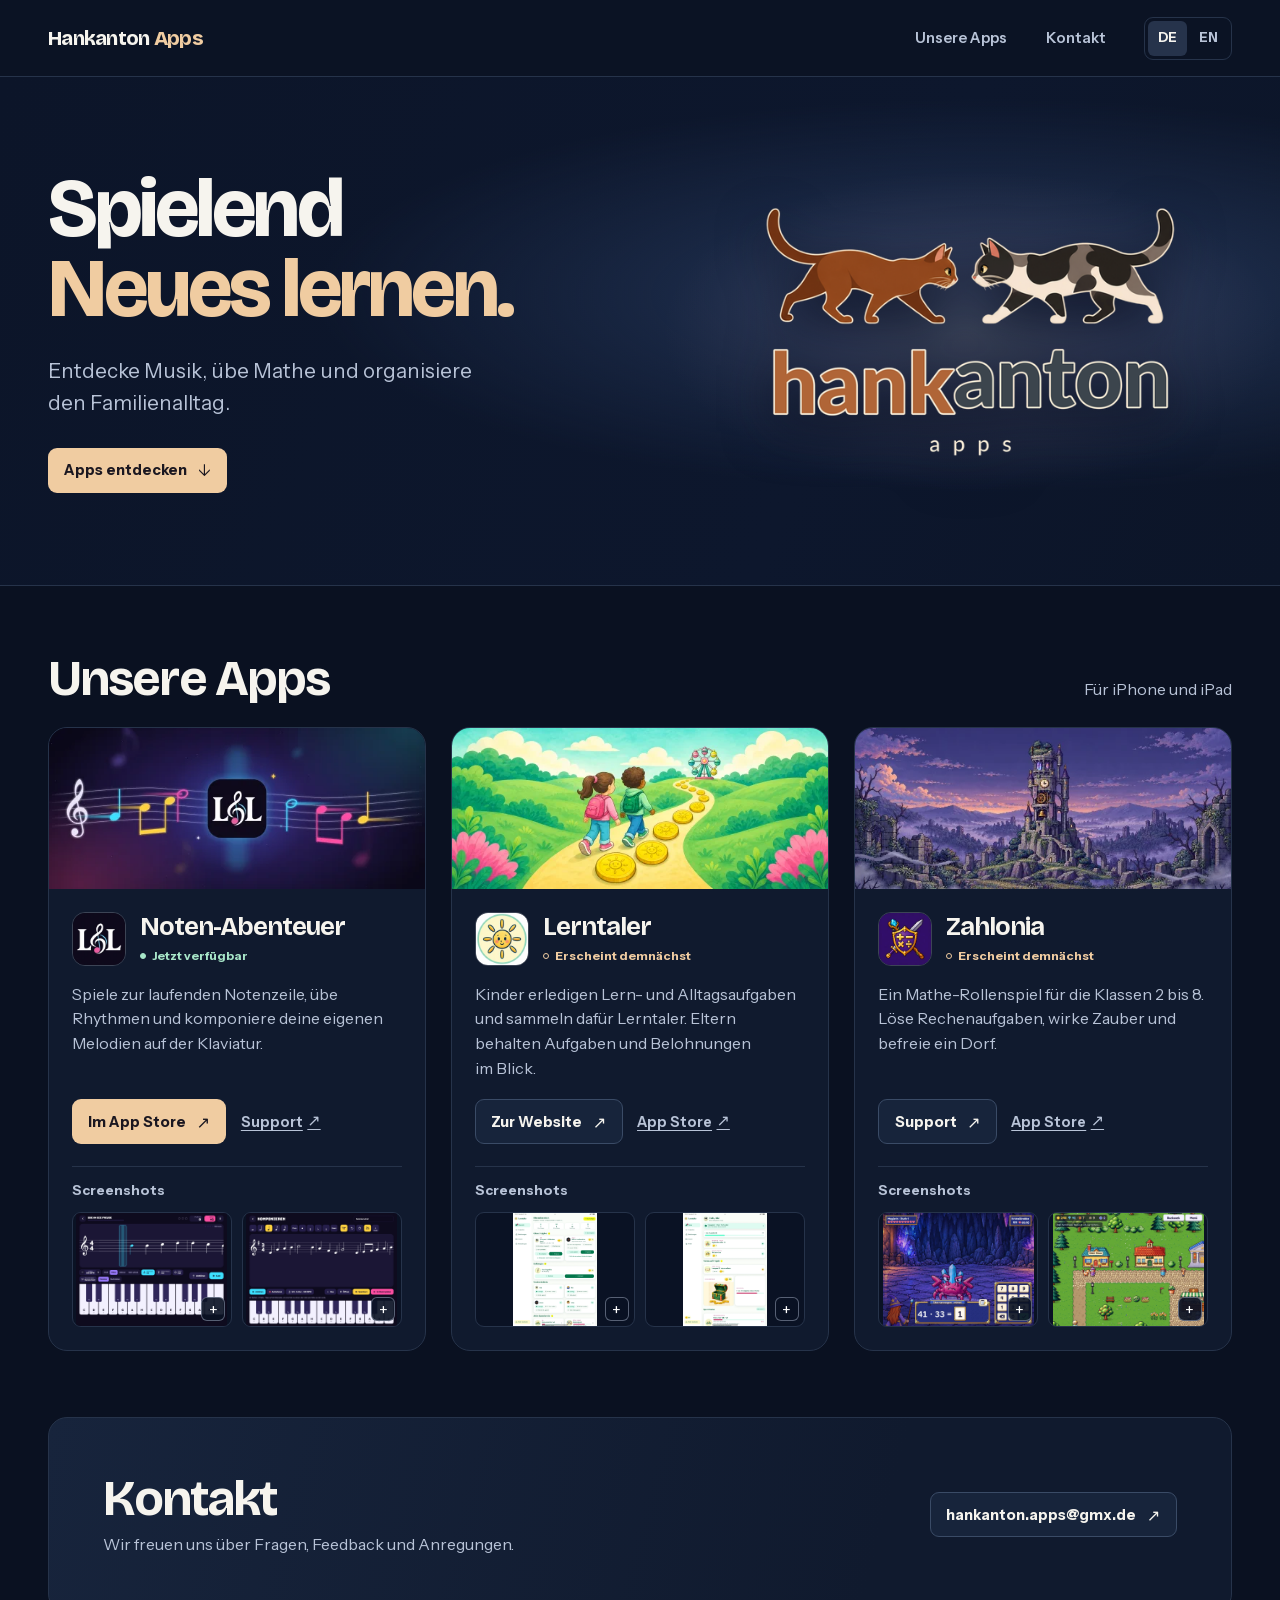
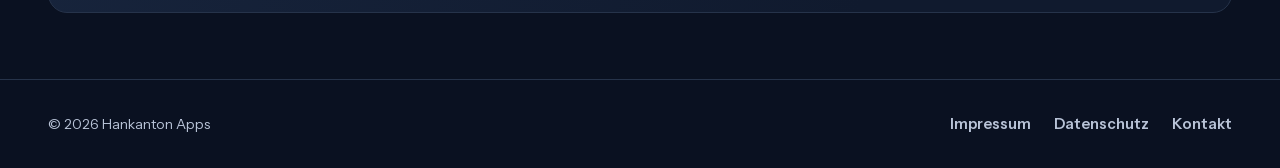
==== index.html @ 4e6efb95 "Build bilingual Hankanton Apps website" ====
<!doctype html>
<html lang="de">
<head>
  <meta charset="utf-8">
  <meta name="viewport" content="width=device-width, initial-scale=1">
  <title>Hankanton Apps</title>
  <meta name="description" content="Entdecke Musik, übe Mathe und organisiere den Familienalltag.">
  <meta name="theme-color" content="#0a1121">
  <link rel="canonical" href="https://hankanton-apps.de/">
  <link rel="alternate" hreflang="de" href="https://hankanton-apps.de/">
  <link rel="alternate" hreflang="en" href="https://hankanton-apps.de/en/">
  <link rel="alternate" hreflang="x-default" href="https://hankanton-apps.de/">
  <link rel="icon" type="image/png" href="./assets/brand/hankanton-apps.png">
  <link rel="stylesheet" href="./assets/site.css">
</head>
<body>
  <a class="skip button button-accent" href="#inhalt">Zum Inhalt springen</a>
  <header class="site-header">
    <div class="wrap">
      <a class="wordmark" href="./">Hankanton <span>Apps</span></a>
      <nav class="nav" aria-label="Hauptnavigation">
        <a href="./#apps">Unsere Apps</a>
        <a href="./#kontakt">Kontakt</a>
        <div class="languages" role="group" aria-label="Sprache">
          <a href="./" lang="de" hreflang="de" aria-label="Deutsch" aria-current="page">DE</a>
          <a href="./en/" lang="en" hreflang="en" aria-label="English">EN</a>
        </div>
      </nav>
    </div>
  </header>
  <main id="inhalt" tabindex="-1">
    <section class="hero" aria-labelledby="intro-title">
      <div class="wrap hero-inner">
        <div>
          <h1 id="intro-title">Spielend <span>Neues lernen.</span></h1>
          <p>Entdecke Musik, übe Mathe und organisiere den Familienalltag.</p>
          <a class="button button-accent" href="#apps">Apps entdecken <span class="arrow" aria-hidden="true">↓</span></a>
        </div>
        <div class="hero-brand">
          <img src="./assets/brand/hankanton-apps.png" alt="Hankanton Apps" width="514" height="325" fetchpriority="high">
        </div>
      </div>
    </section>
    <section class="wrap apps" id="apps" aria-labelledby="apps-title">
      <div class="section-heading">
        <h2 id="apps-title">Unsere Apps</h2>
        <p>Für iPhone und iPad</p>
      </div>
      <div class="app-grid">
        <article class="app-card" aria-labelledby="noten-abenteuer">
          <img class="app-cover" src="./assets/noten-abenteuer/cover-520.webp"
            srcset="./assets/noten-abenteuer/cover-520.webp 520w, ./assets/noten-abenteuer/cover-1040.webp 1040w"
            sizes="(max-width: 570px) calc(100vw - 2rem), (max-width: 1080px) 47vw, 400px"
            width="520" height="223" alt="Bunte Musiknoten um das Logo von Noten-Abenteuer" decoding="async">
          <div class="app-body">
            <div class="app-title">
              <img class="app-icon" src="./assets/noten-abenteuer/icon.webp" alt="" width="54" height="54" decoding="async">
              <div>
                <h3 id="noten-abenteuer">Noten-Abenteuer</h3>
                <p class="status available">Jetzt verfügbar</p>
              </div>
            </div>
            <p class="app-description">Spiele zur laufenden Notenzeile, übe Rhythmen und komponiere deine eigenen Melodien auf der Klaviatur.</p>
            <div class="app-actions">
              <a class="button button-accent" href="https://apps.apple.com/de/app/id6821079795">Im App Store <span class="arrow" aria-hidden="true">↗</span></a>
              <a class="text-link" href="https://hankanton.github.io/noten-abenteuer-support/">Support <span class="arrow" aria-hidden="true">↗</span></a>
            </div>
            <div class="app-gallery">
              <p class="gallery-label">Screenshots</p>
              <div class="screens">
                <a href="./assets/noten-abenteuer/play-de.webp" aria-label="Vergrößern · Band-Modus mit Klaviatur">
                  <img src="./assets/noten-abenteuer/play-de.webp" alt="Band-Modus mit Klaviatur" width="1440" height="1080" loading="lazy" decoding="async">
                </a>
                <a href="./assets/noten-abenteuer/compose-de.webp" aria-label="Vergrößern · Eine Melodie komponieren">
                  <img src="./assets/noten-abenteuer/compose-de.webp" alt="Eine Melodie komponieren" width="1440" height="1080" loading="lazy" decoding="async">
                </a>
              </div>
            </div>
          </div>
        </article>
        <article class="app-card" aria-labelledby="lerntaler">
          <img class="app-cover" src="./assets/lerntaler/cover-520.webp"
            srcset="./assets/lerntaler/cover-520.webp 520w, ./assets/lerntaler/cover-1040.webp 1040w"
            sizes="(max-width: 570px) calc(100vw - 2rem), (max-width: 1080px) 47vw, 400px"
            width="520" height="223" alt="Zwei Kinder folgen einem Weg aus Lerntalern" decoding="async">
          <div class="app-body">
            <div class="app-title">
              <img class="app-icon" src="./assets/lerntaler/icon.webp" alt="" width="54" height="54" decoding="async">
              <div>
                <h3 id="lerntaler">Lerntaler</h3>
                <p class="status">Erscheint demnächst</p>
              </div>
            </div>
            <p class="app-description">Kinder erledigen Lern- und Alltagsaufgaben und sammeln dafür Lerntaler. Eltern behalten Aufgaben und Belohnungen im Blick.</p>
            <div class="app-actions">
              <a class="button" href="https://hankanton.github.io/lerntaler/">Zur Website <span class="arrow" aria-hidden="true">↗</span></a>
              <a class="text-link" href="https://apps.apple.com/app/id6797849327" aria-label="App Store · demnächst">App Store <span class="arrow" aria-hidden="true">↗</span></a>
            </div>
            <div class="app-gallery">
              <p class="gallery-label">Screenshots</p>
              <div class="screens">
                <a href="./assets/lerntaler/parent-de.webp" aria-label="Vergrößern · Lerntaler aus Elternsicht">
                  <img src="./assets/lerntaler/parent-de.webp" alt="Lerntaler aus Elternsicht" width="900" height="1200" loading="lazy" decoding="async">
                </a>
                <a href="./assets/lerntaler/child-de.webp" aria-label="Vergrößern · Heutige Aufgaben aus Kindersicht">
                  <img src="./assets/lerntaler/child-de.webp" alt="Heutige Aufgaben aus Kindersicht" width="900" height="1200" loading="lazy" decoding="async">
                </a>
              </div>
            </div>
          </div>
        </article>
        <article class="app-card" aria-labelledby="zahlonia">
          <img class="app-cover" src="./assets/zahlonia/cover-520.webp"
            srcset="./assets/zahlonia/cover-520.webp 520w, ./assets/zahlonia/cover-1040.webp 1040w"
            sizes="(max-width: 570px) calc(100vw - 2rem), (max-width: 1080px) 47vw, 400px"
            width="520" height="223" alt="Der Zahlenturm über einem Tal in der Abenddämmerung" decoding="async">
          <div class="app-body">
            <div class="app-title">
              <img class="app-icon" src="./assets/zahlonia/icon.webp" alt="" width="54" height="54" decoding="async">
              <div>
                <h3 id="zahlonia">Zahlonia</h3>
                <p class="status">Erscheint demnächst</p>
              </div>
            </div>
            <p class="app-description">Ein Mathe-Rollenspiel für die Klassen 2 bis 8. Löse Rechenaufgaben, wirke Zauber und befreie ein Dorf.</p>
            <div class="app-actions">
              <a class="button" href="https://hankanton.github.io/zahlonia-support/">Support <span class="arrow" aria-hidden="true">↗</span></a>
              <a class="text-link" href="https://apps.apple.com/app/id6821342129" aria-label="App Store · demnächst">App Store <span class="arrow" aria-hidden="true">↗</span></a>
            </div>
            <div class="app-gallery">
              <p class="gallery-label">Screenshots</p>
              <div class="screens">
                <a href="./assets/zahlonia/maths-de.webp" aria-label="Vergrößern · Eine Rechenaufgabe im Kampf">
                  <img src="./assets/zahlonia/maths-de.webp" alt="Eine Rechenaufgabe im Kampf" width="1440" height="1080" loading="lazy" decoding="async">
                </a>
                <a href="./assets/zahlonia/village-de.webp" aria-label="Vergrößern · Das Dorf in Zahlonia">
                  <img src="./assets/zahlonia/village-de.webp" alt="Das Dorf in Zahlonia" width="1440" height="1080" loading="lazy" decoding="async">
                </a>
              </div>
            </div>
          </div>
        </article>
      </div>
    </section>
    <section class="wrap contact" id="kontakt" aria-labelledby="contact-title">
      <div>
        <h2 id="contact-title">Kontakt</h2>
        <p>Wir freuen uns über Fragen, Feedback und Anregungen.</p>
      </div>
      <a class="button" href="mailto:hankanton.apps@gmx.de">hankanton.apps@gmx.de <span class="arrow" aria-hidden="true">↗</span></a>
    </section>
  </main>
  <dialog class="viewer" aria-labelledby="viewer-caption">
    <form method="dialog" class="viewer-bar">
      <p id="viewer-caption"></p>
      <button class="button" type="submit" aria-label="Schließen" autofocus>×</button>
    </form>
    <img alt="">
  </dialog>
  <script src="./assets/gallery.js" defer></script>
  <footer class="site-footer">
    <div class="wrap">
      <small>© 2026 Hankanton Apps</small>
      <nav class="footer-links" aria-label="Rechtliche Informationen">
        <a href="impressum.html">Impressum</a>
        <a href="datenschutz.html">Datenschutz</a>
        <a href="./#kontakt">Kontakt</a>
      </nav>
    </div>
  </footer>
</body>
</html>
---- assets/site.css ----
@font-face {
  font-family: "Bricolage Grotesque";
  src: url("fonts/bricolage-grotesque.woff2") format("woff2");
  font-weight: 400 800;
  font-display: swap;
}

@font-face {
  font-family: "Instrument Sans";
  src: url("fonts/instrument-sans.woff2") format("woff2");
  font-weight: 400 700;
  font-display: swap;
}

:root {
  color-scheme: dark;
  --navy: #0a1121;
  --panel: #101a2e;
  --line: #26334a;
  --text: #f6f4ee;
  --muted: #b8c3d7;
  --gold: #f0cca1;
  --display: "Bricolage Grotesque", system-ui, sans-serif;
  --body: "Instrument Sans", system-ui, sans-serif;
}

*, *::before, *::after { box-sizing: border-box; }

body {
  margin: 0;
  background: var(--navy);
  color: var(--text);
  font: 1rem/1.55 var(--body);
  -webkit-font-smoothing: antialiased;
}

img { display: block; max-width: 100%; }
a { color: inherit; }
a:focus-visible, button:focus-visible { outline: 2px solid var(--gold); outline-offset: 5px; }
h1, h2, h3, p { margin: 0; }
h1, h2, h3 { font-family: var(--display); }
button { font: inherit; }

.wrap {
  width: min(1264px, calc(100% - 6rem));
  margin-inline: auto;
}

.skip {
  position: absolute;
  z-index: 2;
  top: 0;
  left: 1rem;
  transform: translateY(-160%);
}

.skip:focus { transform: translateY(.6rem); }

.site-header {
  background: #0b1324;
  border-bottom: 1px solid var(--line);
}

.site-header .wrap {
  display: flex;
  align-items: center;
  justify-content: space-between;
  min-height: 76px;
  gap: 1rem;
}

.wordmark {
  font: 750 1.27rem/1 var(--display);
  letter-spacing: -.035em;
  text-decoration: none;
  white-space: nowrap;
}

.wordmark span { color: var(--gold); }

.nav, .languages {
  display: flex;
  align-items: center;
}

.nav { gap: clamp(1rem, 3vw, 2.6rem); }

.nav > a, .footer-links a {
  color: var(--muted);
  font-size: .92rem;
  font-weight: 600;
  text-decoration: none;
}

.nav a:hover, .footer-links a:hover { color: var(--text); }

.languages {
  gap: 2px;
  padding: 3px;
  border: 1px solid var(--line);
  border-radius: 9px;
}

.languages a {
  display: grid;
  place-items: center;
  min-width: 39px;
  min-height: 35px;
  border-radius: 6px;
  color: var(--muted);
  font-size: .79rem;
  font-weight: 700;
  text-decoration: none;
}

.languages a[aria-current="page"] {
  background: #26334b;
  color: var(--text);
}

.hero {
  isolation: isolate;
  overflow: hidden;
  background:
    radial-gradient(ellipse at 77% 43%, #243658 0, transparent 48%),
    linear-gradient(115deg, #0c1529, #0d172d 65%, #0c1528);
  border-bottom: 1px solid var(--line);
}

.hero-inner {
  display: grid;
  grid-template-columns: 1.17fr 1fr;
  align-items: center;
  gap: 3rem;
  padding-block: clamp(4rem, 7.2vw, 7rem);
}

.hero h1 {
  font-size: clamp(3.35rem, 6.45vw, 6.3rem);
  line-height: .97;
  font-weight: 750;
  letter-spacing: -.042em;
}

.hero h1 span { display: block; color: var(--gold); }

.hero p {
  max-width: 37ch;
  margin-top: 1.6rem;
  color: var(--muted);
  font-size: clamp(1.05rem, 1.6vw, 1.28rem);
  line-height: 1.55;
  text-wrap: pretty;
}

.hero .button { margin-top: 1.85rem; }

.hero-brand {
  display: grid;
  place-items: center;
  position: relative;
  justify-self: stretch;
  min-height: 290px;
}

.hero-brand::before {
  content: "";
  position: absolute;
  inset: -11% -15%;
  z-index: -1;
  background: radial-gradient(ellipse, #ecc09220 0, #a3859520 27%, transparent 64%);
  pointer-events: none;
}

.hero-brand img {
  width: min(100%, 435px);
  height: auto;
  filter: drop-shadow(0 16px 24px #060c1dc2);
}

.button {
  display: inline-flex;
  align-items: center;
  justify-content: center;
  gap: .65rem;
  min-height: 45px;
  padding: .6rem .95rem;
  border: 1px solid #3a4b66;
  border-radius: 9px;
  background: #17243b;
  color: var(--text);
  font-size: .91rem;
  font-weight: 700;
  line-height: 1.25;
  text-decoration: none;
}

.button:hover { background: #22324d; }

.button-accent {
  background: var(--gold);
  border-color: transparent;
  color: #1b1720;
}

.button-accent:hover { background: #ffe0ba; }

.arrow { font-size: 1.12em; font-weight: 400; }

.apps { padding-block: clamp(3rem, 5.2vw, 5rem); }

.section-heading {
  display: flex;
  justify-content: space-between;
  align-items: baseline;
  flex-wrap: wrap;
  column-gap: 2rem;
  row-gap: .3rem;
  margin-bottom: 1.45rem;
}

.section-heading h2, .contact h2 {
  font-size: clamp(2.1rem, 4vw, 3.1rem);
  letter-spacing: -.038em;
  line-height: 1.04;
}

.section-heading p, .contact p { color: var(--muted); }

.app-grid {
  display: grid;
  grid-template-columns: repeat(3, minmax(0, 1fr));
  gap: clamp(1rem, 2vw, 1.6rem);
}

.app-card {
  display: flex;
  flex-direction: column;
  overflow: hidden;
  border: 1px solid var(--line);
  border-radius: 19px;
  background: var(--panel);
}

.app-cover {
  width: 100%;
  height: auto;
  aspect-ratio: 3840 / 1646;
  object-fit: cover;
  background: #182440;
}

.app-body {
  display: flex;
  flex: 1;
  flex-direction: column;
  align-items: stretch;
  padding: clamp(.95rem, 1.8vw, 1.5rem);
}

.app-title {
  display: flex;
  gap: .85rem;
  align-items: center;
}

.app-icon {
  flex: none;
  border: 1px solid #ffffff2f;
  border-radius: 13px;
  width: 54px;
  height: 54px;
}

.app-title h3 {
  font-size: clamp(1.23rem, 2vw, 1.66rem);
  line-height: 1.12;
  letter-spacing: -.04em;
}

.status {
  display: inline-flex;
  margin-top: .3rem;
  align-items: center;
  gap: .36rem;
  color: #f0cca1;
  font-size: .76rem;
  font-weight: 700;
}

.status::before {
  content: "";
  width: .4rem;
  height: .4rem;
  border: 1px solid currentColor;
  border-radius: 50%;
}

.status.available { color: #a7e6c8; }
.status.available::before { background: currentColor; }

.app-description {
  margin-block: .95rem 1.15rem;
  color: var(--muted);
  text-wrap: pretty;
}

.app-actions {
  display: flex;
  align-items: center;
  flex-wrap: wrap;
  gap: .5rem .9rem;
  margin-top: auto;
}

.text-link {
  display: inline-flex;
  align-items: center;
  gap: .28rem;
  min-height: 38px;
  color: var(--muted);
  font-size: .89rem;
  font-weight: 650;
  text-underline-offset: .24em;
}

.text-link:hover { color: var(--text); }

.app-gallery {
  margin-top: 1.35rem;
  padding-top: .85rem;
  border-top: 1px solid var(--line);
}

.gallery-label {
  margin-bottom: .65rem;
  color: var(--muted);
  font-size: .84rem;
  font-weight: 700;
}

.screens {
  display: grid;
  grid-template-columns: 1fr 1fr;
  gap: .65rem;
}

.screens a {
  position: relative;
  display: grid;
  place-items: center;
  height: clamp(5.5rem, 9vw, 8rem);
  border: 1px solid var(--line);
  border-radius: 9px;
  background: #0a1224;
}

.screens a:hover { border-color: var(--gold); }
.screens img { width: 100%; height: 100%; min-height: 0; object-fit: contain; border-radius: 8px; }

.screens a::after {
  content: "+";
  position: absolute;
  inset: auto .32rem .32rem auto;
  display: grid;
  place-items: center;
  width: 1.5rem;
  height: 1.5rem;
  border: 1px solid #aebad178;
  border-radius: 6px;
  color: white;
  background: #0a1224e8;
  line-height: 1;
}

.contact {
  display: flex;
  align-items: center;
  justify-content: space-between;
  gap: 1.25rem 2rem;
  padding: clamp(1.5rem, 4.3vw, 3.4rem);
  margin-bottom: clamp(3rem, 5.2vw, 5rem);
  background: linear-gradient(105deg, #17243c, #101a2e 70%);
  border: 1px solid var(--line);
  border-radius: 19px;
}

.contact h2 { margin-bottom: .5rem; }
.contact .button {
  flex-shrink: 0;
  max-width: 100%;
  overflow-wrap: anywhere;
}

.site-footer { border-top: 1px solid var(--line); }

.site-footer .wrap {
  display: flex;
  justify-content: space-between;
  align-items: center;
  flex-wrap: wrap;
  gap: .75rem 1.5rem;
  min-height: 88px;
  padding-block: 1.1rem;
}

.site-footer small { color: var(--muted); font-size: .87rem; }
.footer-links { display: flex; gap: .7rem 1.45rem; flex-wrap: wrap; }
.footer-links a[aria-current="page"] { color: var(--text); text-decoration: underline; text-underline-offset: .25em; }

.legal-main { padding-block: clamp(2rem, 6vw, 5rem); }

.legal-main .text-link { min-height: 44px; margin-bottom: 1rem; }

.legal {
  max-width: 790px;
  padding: clamp(1.4rem, 5vw, 3.7rem);
  border: 1px solid var(--line);
  border-radius: 19px;
  background: var(--panel);
}

.legal h1 {
  margin-bottom: 1.35rem;
  font-size: clamp(2.25rem, 6vw, 4rem);
  line-height: 1.05;
  letter-spacing: -.038em;
  overflow-wrap: anywhere;
}

.legal h2 {
  margin: 1.6rem 0 .35rem;
  font-size: 1.28rem;
  line-height: 1.25;
}

.legal p, .legal address, .legal li { color: var(--muted); }
.legal p + p { margin-top: .75rem; }
.legal address { font-style: normal; }
.legal ul { margin: .6rem 0 0; padding-left: 1.2rem; }
.legal a { color: var(--text); text-underline-offset: .2em; overflow-wrap: anywhere; }
.legal a:hover { color: var(--gold); }

.viewer {
  width: min(1100px, calc(100% - 1.5rem));
  max-width: none;
  max-height: calc(100% - 1.5rem);
  padding: 0;
  border: 1px solid #435573;
  border-radius: 15px;
  color: var(--text);
  background: var(--panel);
}

.viewer::backdrop { background: #030712e6; }
body:has(.viewer[open]) { overflow: hidden; }

.viewer-bar {
  display: flex;
  justify-content: space-between;
  align-items: center;
  gap: 1rem;
  padding: .65rem .85rem .65rem 1.15rem;
  border-bottom: 1px solid var(--line);
  font-weight: 700;
}

.viewer-bar button { min-width: 44px; padding: .25rem; font-size: 1.3rem; }
.viewer img { width: 100%; max-height: calc(100dvh - 6rem); object-fit: contain; }

@media (max-width: 1080px) {
  .wrap { width: calc(100% - 4rem); }
  .app-grid { grid-template-columns: repeat(2, minmax(0, 1fr)); }
  .app-title h3 { font-size: 1.55rem; }
}

@media (max-width: 740px) {
  .wrap { width: calc(100% - 2.5rem); }
  .site-header .wrap { min-height: 63px; }
  .hero-inner { gap: .5rem; padding-block: 3.2rem 2.2rem; grid-template-columns: 1fr; }
  .hero h1 { font-size: clamp(3.45rem, 10.3vw, 5.1rem); }
  .hero p { margin-top: 1.1rem; }
  .hero .button { margin-top: 1.3rem; }
  .hero-brand { min-height: 0; padding-block: .9rem 0; }
  .hero-brand img { width: min(70%, 300px); }
  .contact { align-items: flex-start; flex-direction: column; }
}

@media (max-width: 570px) {
  .app-grid { grid-template-columns: minmax(0, 1fr); }
  .app-body { padding: 1.15rem; }
  .screens a { height: clamp(6.6rem, 28vw, 9rem); }
}

@media (max-width: 420px) {
  .nav > a { display: none; }
  .hero h1 { font-size: clamp(2.94rem, 11vw, 4.2rem); }
  .wrap { width: calc(100% - 2rem); }
}

@media (prefers-reduced-motion: no-preference) {
  .button, .screens a, .nav a, .footer-links a { transition: background-color .18s, border-color .18s, color .18s; }
}
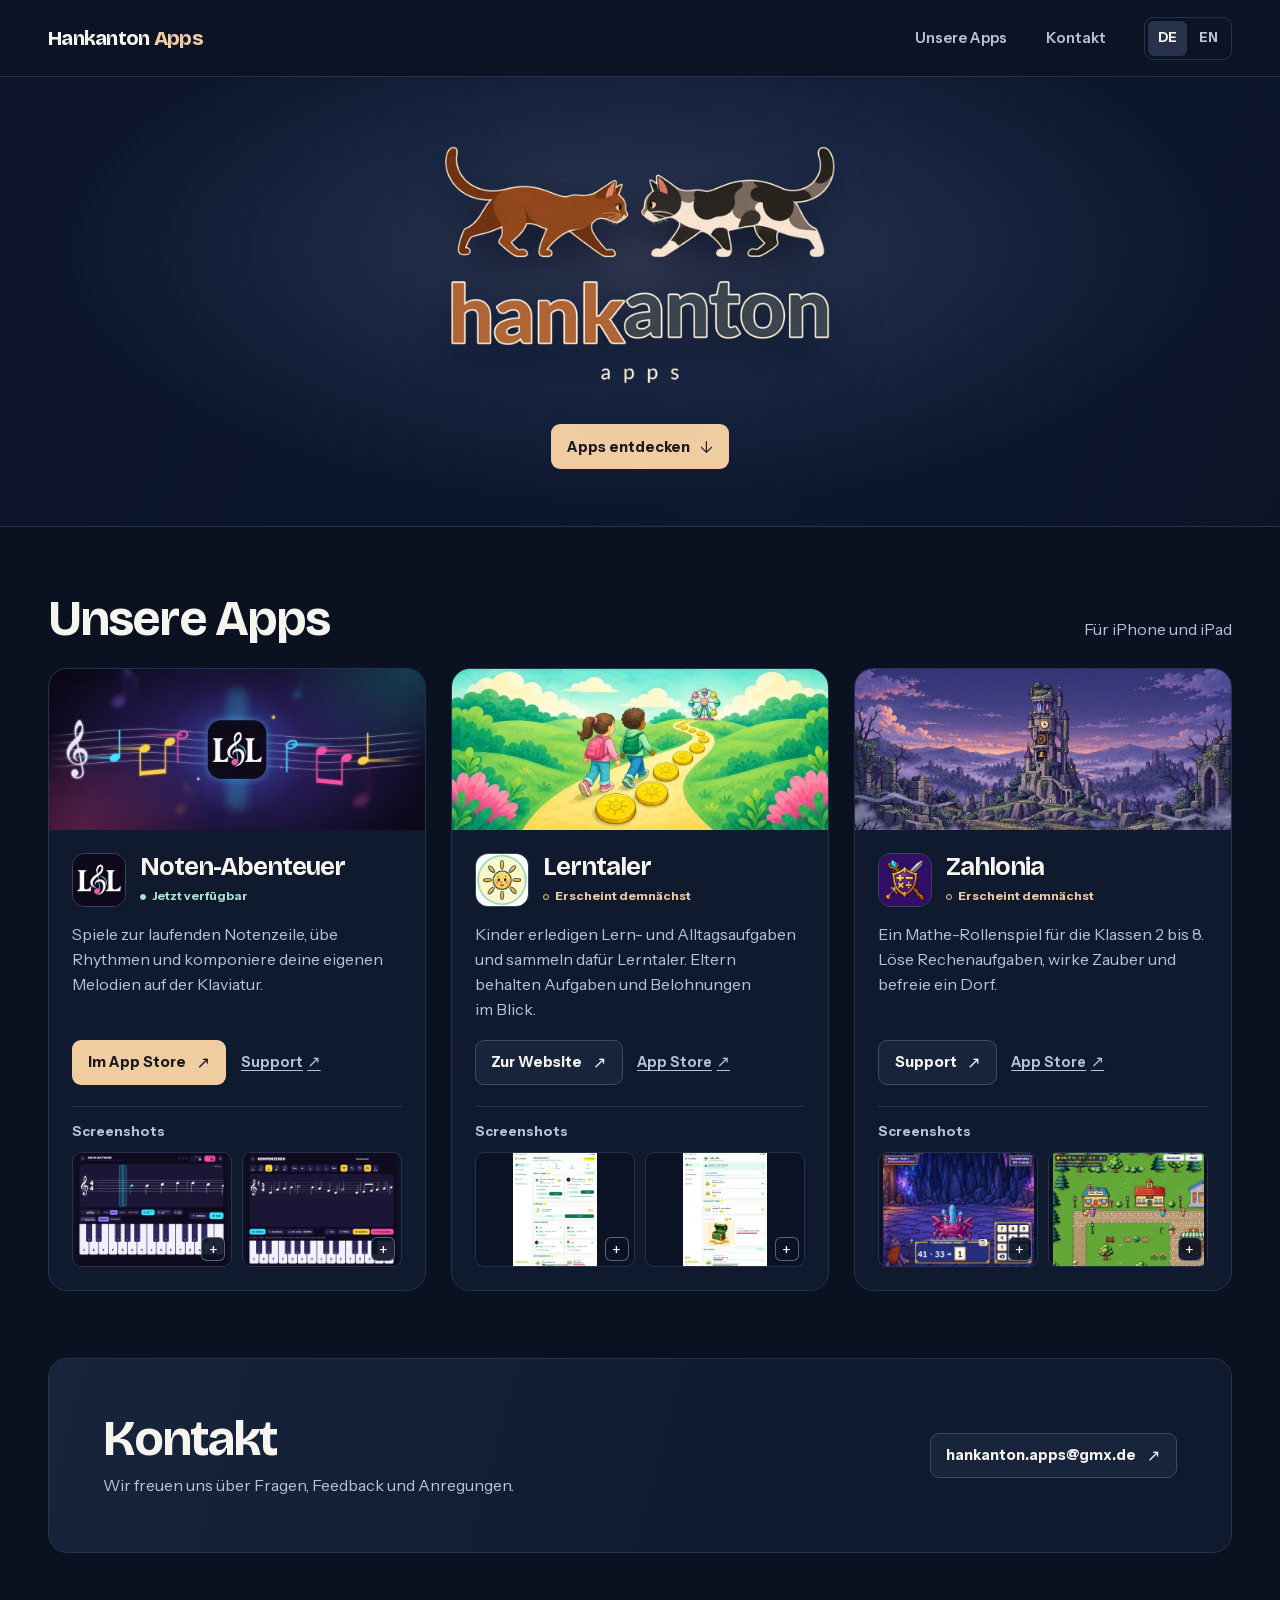
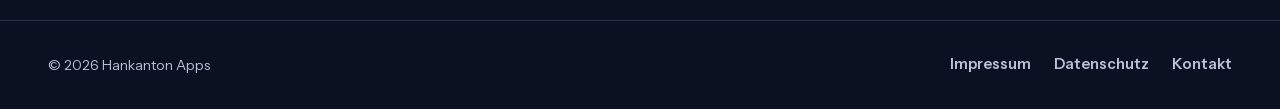
==== commit dd0c7ab4: "Remove learning slogan from homepage" ====
--- a/index.html
+++ b/index.html
@@ -4,7 +4,7 @@
   <meta charset="utf-8">
   <meta name="viewport" content="width=device-width, initial-scale=1">
   <title>Hankanton Apps</title>
-  <meta name="description" content="Entdecke Musik, übe Mathe und organisiere den Familienalltag.">
+  <meta name="description" content="Entdecke die aktuellen und kommenden Apps von Hankanton Apps.">
   <meta name="theme-color" content="#0a1121">
   <link rel="canonical" href="https://hankanton-apps.de/">
   <link rel="alternate" hreflang="de" href="https://hankanton-apps.de/">
@@ -31,14 +31,10 @@
   <main id="inhalt" tabindex="-1">
     <section class="hero" aria-labelledby="intro-title">
       <div class="wrap hero-inner">
-        <div>
-          <h1 id="intro-title">Spielend <span>Neues lernen.</span></h1>
-          <p>Entdecke Musik, übe Mathe und organisiere den Familienalltag.</p>
-          <a class="button button-accent" href="#apps">Apps entdecken <span class="arrow" aria-hidden="true">↓</span></a>
-        </div>
-        <div class="hero-brand">
+        <h1 id="intro-title">
           <img src="./assets/brand/hankanton-apps.png" alt="Hankanton Apps" width="514" height="325" fetchpriority="high">
-        </div>
+        </h1>
+        <a class="button button-accent" href="#apps">Apps entdecken <span class="arrow" aria-hidden="true">↓</span></a>
       </div>
     </section>
     <section class="wrap apps" id="apps" aria-labelledby="apps-title">
--- a/assets/site.css
+++ b/assets/site.css
@@ -119,64 +119,29 @@
 }
 
 .hero {
-  isolation: isolate;
-  overflow: hidden;
+  text-align: center;
   background:
-    radial-gradient(ellipse at 77% 43%, #243658 0, transparent 48%),
+    radial-gradient(ellipse at 50% 38%, #353c55 0, #1b2946 30%, transparent 66%),
     linear-gradient(115deg, #0c1529, #0d172d 65%, #0c1528);
   border-bottom: 1px solid var(--line);
 }
 
 .hero-inner {
-  display: grid;
-  grid-template-columns: 1.17fr 1fr;
-  align-items: center;
-  gap: 3rem;
-  padding-block: clamp(4rem, 7.2vw, 7rem);
+  padding-block: clamp(2rem, 4.4vw, 4rem);
 }
 
 .hero h1 {
-  font-size: clamp(3.35rem, 6.45vw, 6.3rem);
-  line-height: .97;
-  font-weight: 750;
-  letter-spacing: -.042em;
-}
-
-.hero h1 span { display: block; color: var(--gold); }
-
-.hero p {
-  max-width: 37ch;
-  margin-top: 1.6rem;
-  color: var(--muted);
-  font-size: clamp(1.05rem, 1.6vw, 1.28rem);
-  line-height: 1.55;
-  text-wrap: pretty;
-}
-
-.hero .button { margin-top: 1.85rem; }
-
-.hero-brand {
-  display: grid;
-  place-items: center;
-  position: relative;
-  justify-self: stretch;
-  min-height: 290px;
-}
-
-.hero-brand::before {
-  content: "";
-  position: absolute;
-  inset: -11% -15%;
-  z-index: -1;
-  background: radial-gradient(ellipse, #ecc09220 0, #a3859520 27%, transparent 64%);
-  pointer-events: none;
-}
-
-.hero-brand img {
-  width: min(100%, 435px);
+  width: clamp(12.5rem, 51vw, 26rem);
+  margin-inline: auto;
+}
+
+.hero img {
+  width: 100%;
   height: auto;
   filter: drop-shadow(0 16px 24px #060c1dc2);
 }
+
+.hero .button { margin-top: clamp(1.15rem, 2.3vw, 1.75rem); }
 
 .button {
   display: inline-flex;
@@ -477,12 +442,6 @@
 @media (max-width: 740px) {
   .wrap { width: calc(100% - 2.5rem); }
   .site-header .wrap { min-height: 63px; }
-  .hero-inner { gap: .5rem; padding-block: 3.2rem 2.2rem; grid-template-columns: 1fr; }
-  .hero h1 { font-size: clamp(3.45rem, 10.3vw, 5.1rem); }
-  .hero p { margin-top: 1.1rem; }
-  .hero .button { margin-top: 1.3rem; }
-  .hero-brand { min-height: 0; padding-block: .9rem 0; }
-  .hero-brand img { width: min(70%, 300px); }
   .contact { align-items: flex-start; flex-direction: column; }
 }
 
@@ -494,7 +453,6 @@
 
 @media (max-width: 420px) {
   .nav > a { display: none; }
-  .hero h1 { font-size: clamp(2.94rem, 11vw, 4.2rem); }
   .wrap { width: calc(100% - 2rem); }
 }
 
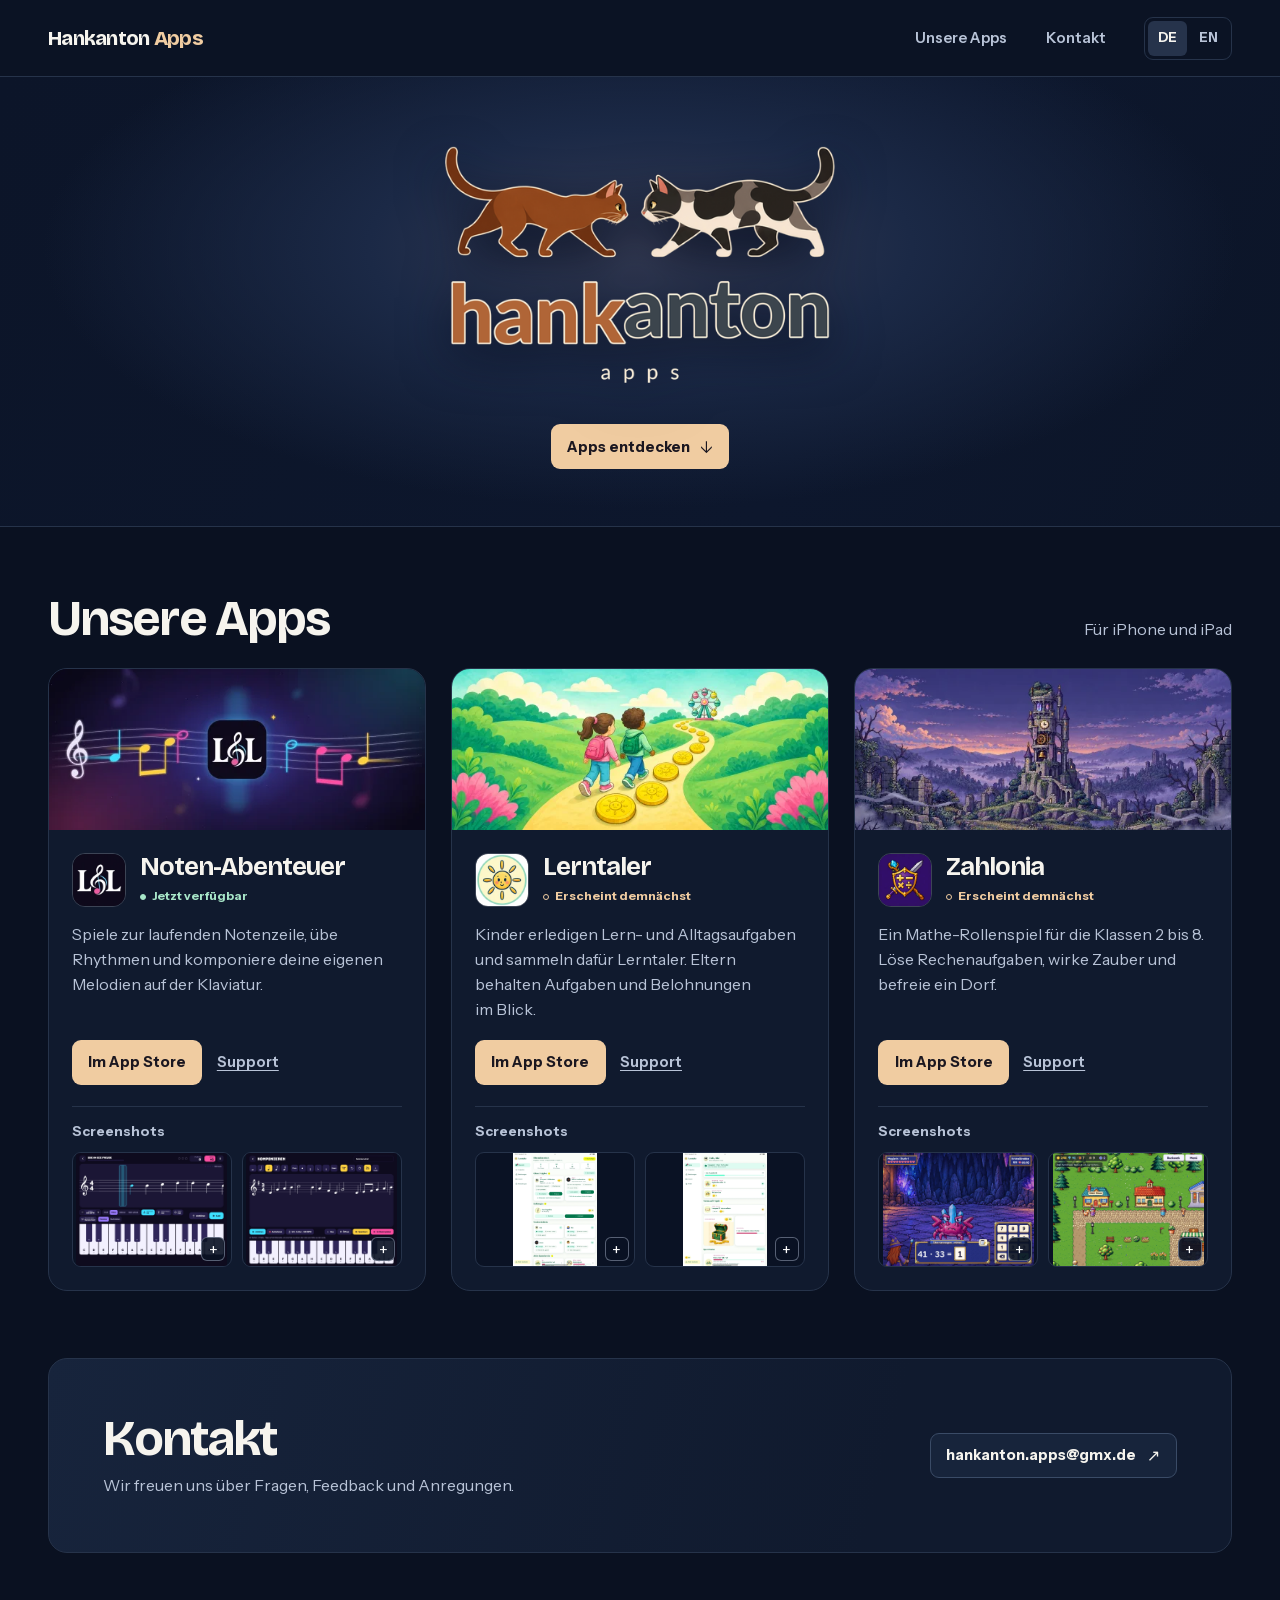
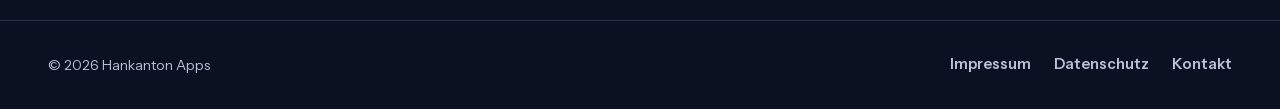
==== commit 19968e45: "Unify app card store buttons and support links" ====
--- a/index.html
+++ b/index.html
@@ -58,8 +58,8 @@
             </div>
             <p class="app-description">Spiele zur laufenden Notenzeile, übe Rhythmen und komponiere deine eigenen Melodien auf der Klaviatur.</p>
             <div class="app-actions">
-              <a class="button button-accent" href="https://apps.apple.com/de/app/id6821079795">Im App Store <span class="arrow" aria-hidden="true">↗</span></a>
-              <a class="text-link" href="https://hankanton.github.io/noten-abenteuer-support/">Support <span class="arrow" aria-hidden="true">↗</span></a>
+              <a class="button button-accent" href="https://apps.apple.com/de/app/id6821079795">Im App Store</a>
+              <a class="text-link" href="https://hankanton.github.io/noten-abenteuer-support/">Support</a>
             </div>
             <div class="app-gallery">
               <p class="gallery-label">Screenshots</p>
@@ -89,8 +89,8 @@
             </div>
             <p class="app-description">Kinder erledigen Lern- und Alltagsaufgaben und sammeln dafür Lerntaler. Eltern behalten Aufgaben und Belohnungen im Blick.</p>
             <div class="app-actions">
-              <a class="button" href="https://hankanton.github.io/lerntaler/">Zur Website <span class="arrow" aria-hidden="true">↗</span></a>
-              <a class="text-link" href="https://apps.apple.com/app/id6797849327" aria-label="App Store · demnächst">App Store <span class="arrow" aria-hidden="true">↗</span></a>
+              <a class="button button-accent" href="https://apps.apple.com/app/id6797849327" aria-label="Im App Store · demnächst">Im App Store</a>
+              <a class="text-link" href="https://hankanton.github.io/lerntaler/">Support</a>
             </div>
             <div class="app-gallery">
               <p class="gallery-label">Screenshots</p>
@@ -120,8 +120,8 @@
             </div>
             <p class="app-description">Ein Mathe-Rollenspiel für die Klassen 2 bis 8. Löse Rechenaufgaben, wirke Zauber und befreie ein Dorf.</p>
             <div class="app-actions">
-              <a class="button" href="https://hankanton.github.io/zahlonia-support/">Support <span class="arrow" aria-hidden="true">↗</span></a>
-              <a class="text-link" href="https://apps.apple.com/app/id6821342129" aria-label="App Store · demnächst">App Store <span class="arrow" aria-hidden="true">↗</span></a>
+              <a class="button button-accent" href="https://apps.apple.com/app/id6821342129" aria-label="Im App Store · demnächst">Im App Store</a>
+              <a class="text-link" href="https://hankanton.github.io/zahlonia-support/">Support</a>
             </div>
             <div class="app-gallery">
               <p class="gallery-label">Screenshots</p>
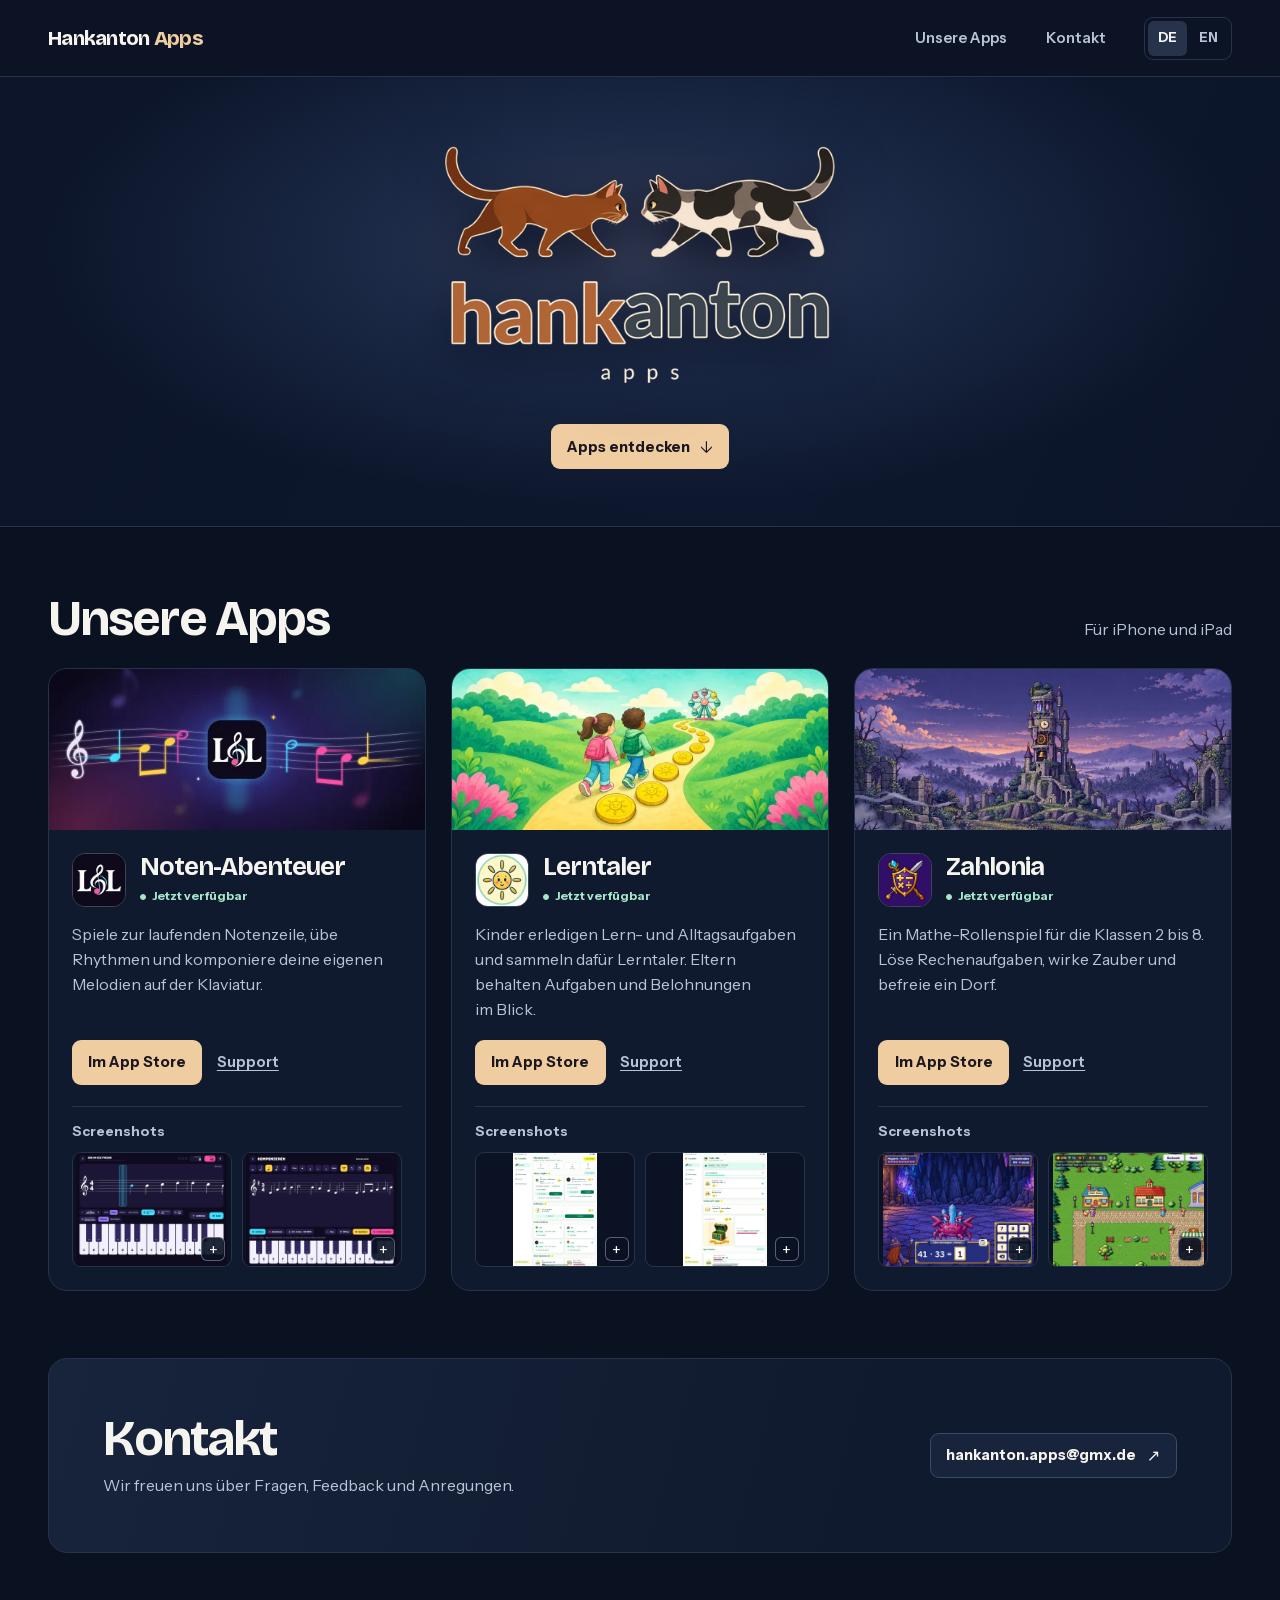
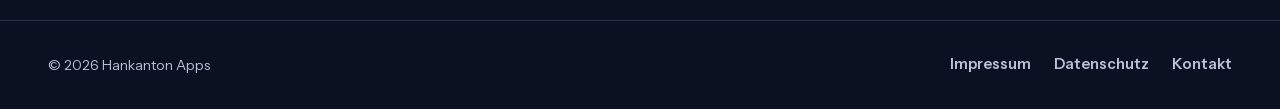
==== commit bc543303: "Mark Lerntaler and Zahlonia as available" ====
--- a/index.html
+++ b/index.html
@@ -84,12 +84,12 @@
               <img class="app-icon" src="./assets/lerntaler/icon.webp" alt="" width="54" height="54" decoding="async">
               <div>
                 <h3 id="lerntaler">Lerntaler</h3>
-                <p class="status">Erscheint demnächst</p>
+                <p class="status available">Jetzt verfügbar</p>
               </div>
             </div>
             <p class="app-description">Kinder erledigen Lern- und Alltagsaufgaben und sammeln dafür Lerntaler. Eltern behalten Aufgaben und Belohnungen im Blick.</p>
             <div class="app-actions">
-              <a class="button button-accent" href="https://apps.apple.com/app/id6797849327" aria-label="Im App Store · demnächst">Im App Store</a>
+              <a class="button button-accent" href="https://apps.apple.com/app/id6797849327">Im App Store</a>
               <a class="text-link" href="https://hankanton.github.io/lerntaler/">Support</a>
             </div>
             <div class="app-gallery">
@@ -115,12 +115,12 @@
               <img class="app-icon" src="./assets/zahlonia/icon.webp" alt="" width="54" height="54" decoding="async">
               <div>
                 <h3 id="zahlonia">Zahlonia</h3>
-                <p class="status">Erscheint demnächst</p>
+                <p class="status available">Jetzt verfügbar</p>
               </div>
             </div>
             <p class="app-description">Ein Mathe-Rollenspiel für die Klassen 2 bis 8. Löse Rechenaufgaben, wirke Zauber und befreie ein Dorf.</p>
             <div class="app-actions">
-              <a class="button button-accent" href="https://apps.apple.com/app/id6821342129" aria-label="Im App Store · demnächst">Im App Store</a>
+              <a class="button button-accent" href="https://apps.apple.com/app/id6821342129">Im App Store</a>
               <a class="text-link" href="https://hankanton.github.io/zahlonia-support/">Support</a>
             </div>
             <div class="app-gallery">
